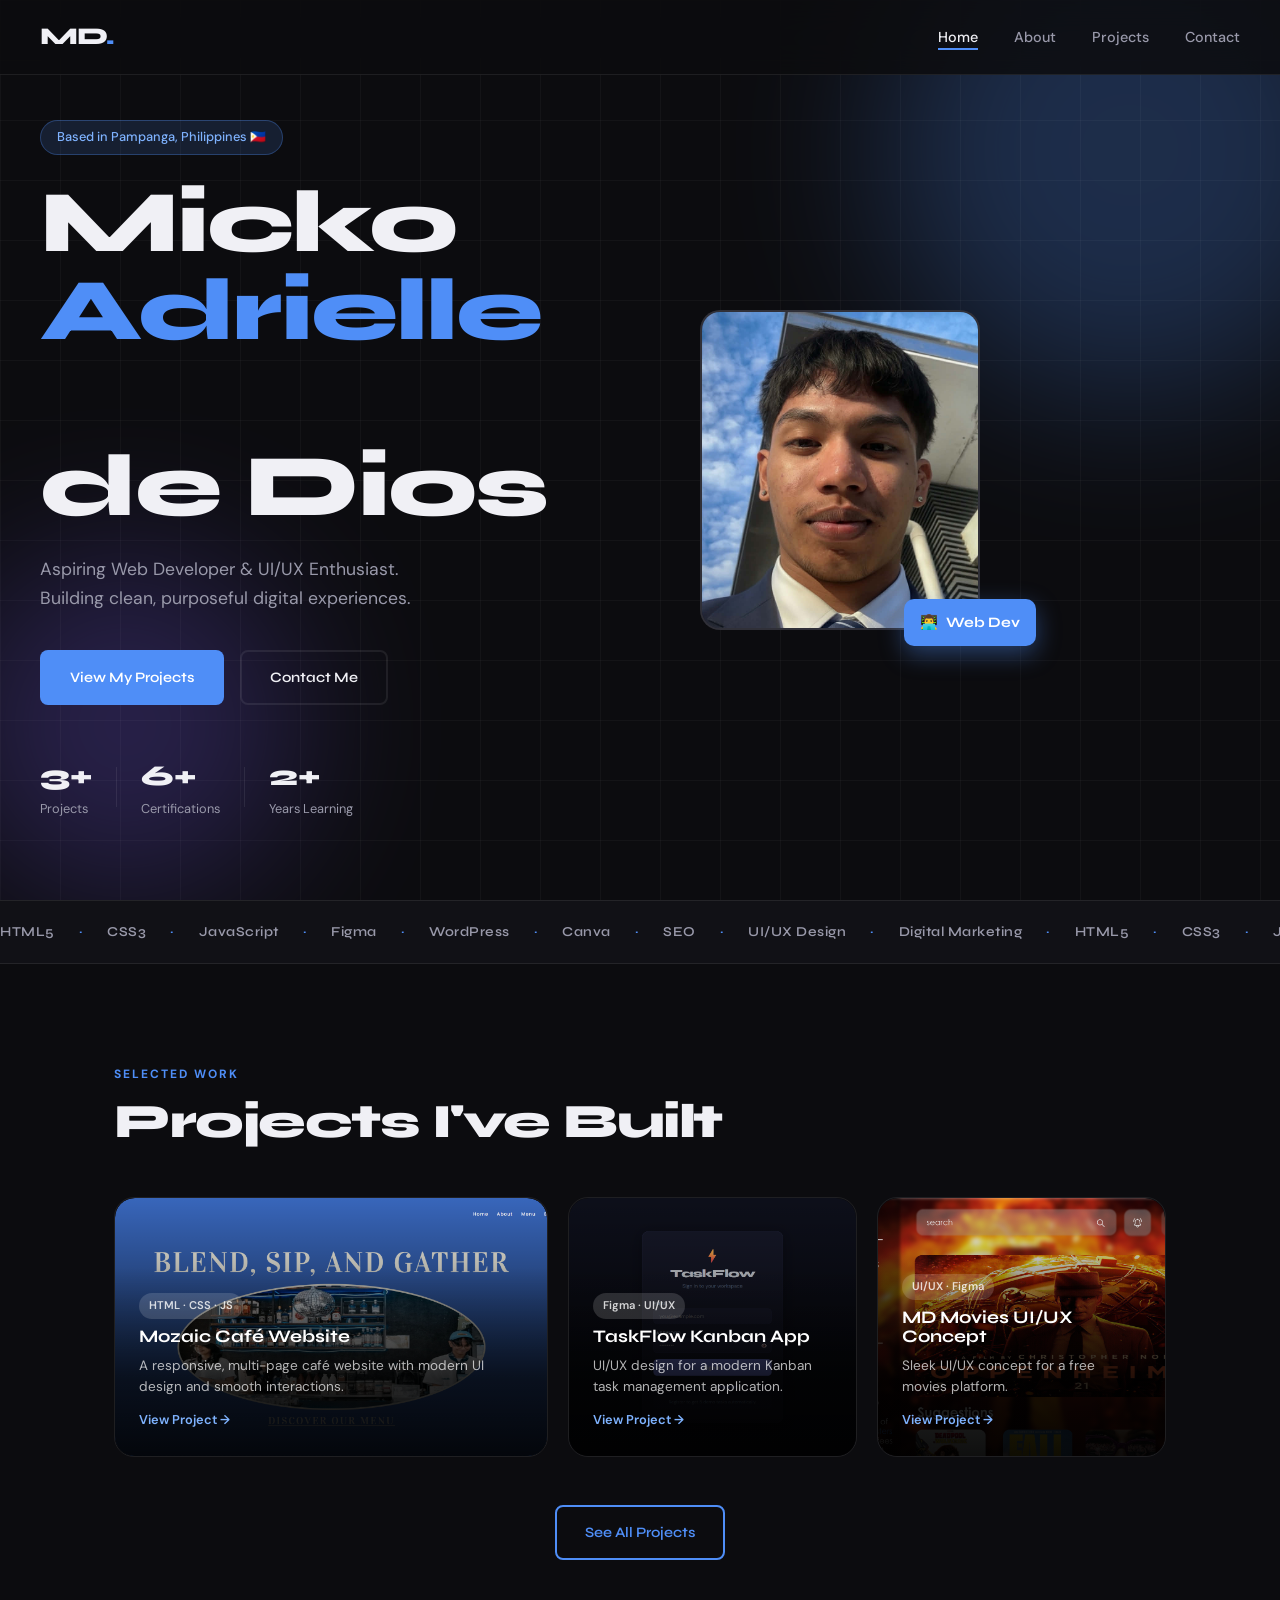
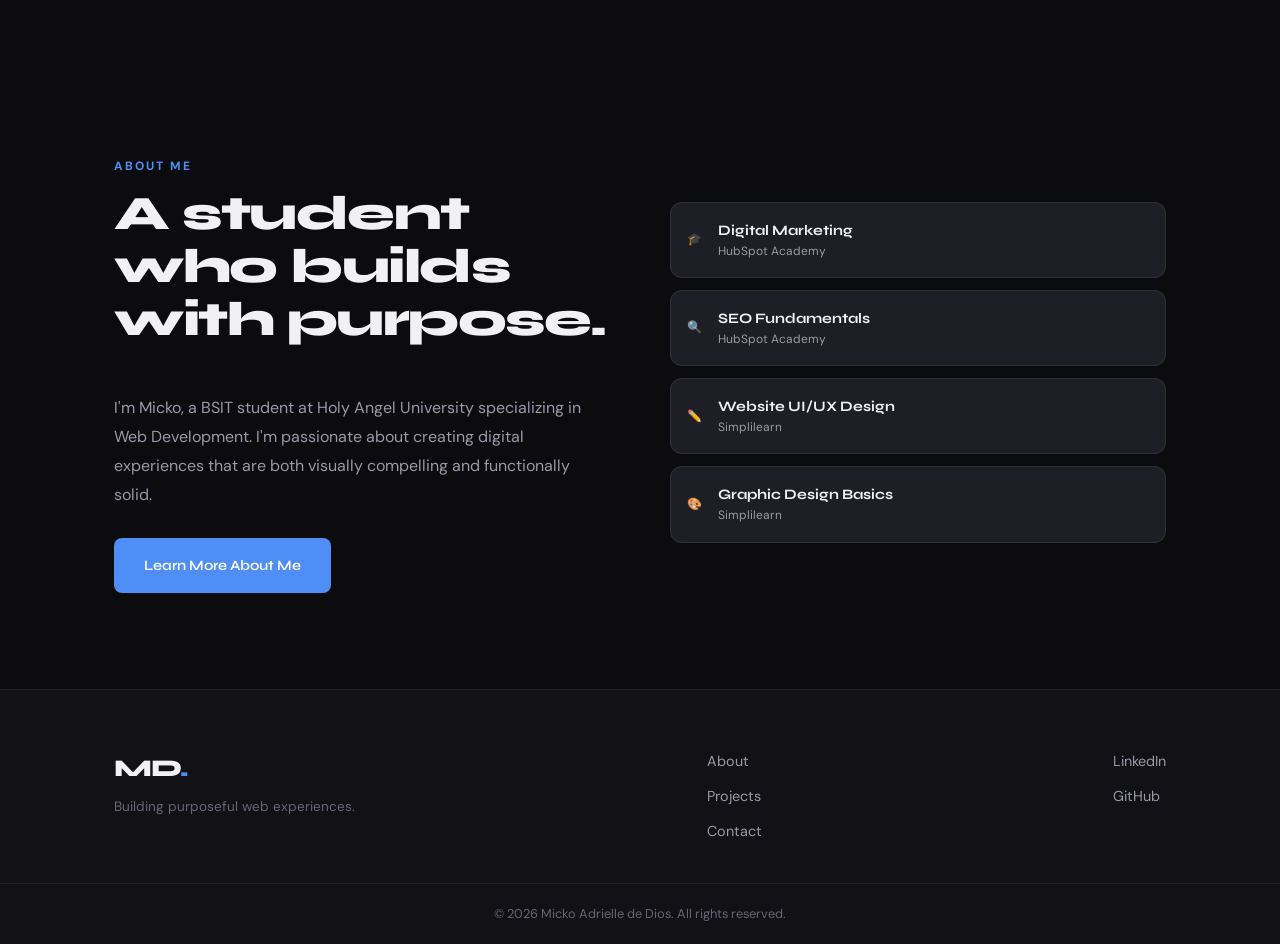
==== index.html @ f75527a4 "Initial commit - Web Portfolio" ====
<!DOCTYPE html>
<html lang="en">
<head>
  <meta charset="UTF-8" />
  <meta name="viewport" content="width=device-width, initial-scale=1.0" />
  <title>Micko Adrielle de Dios | Aspiring Web Developer</title>
  <meta name="description" content="Micko Adrielle de Dios – BSIT student specializing in Web Development at Holy Angel University. Portfolio showcasing web projects, UI/UX design, and creative solutions." />
  <link rel="preconnect" href="https://fonts.googleapis.com" />
  <link href="https://fonts.googleapis.com/css2?family=Syne:wght@400;600;700;800&family=DM+Sans:ital,wght@0,300;0,400;0,500;1,300&display=swap" rel="stylesheet" />
  <link rel="stylesheet" href="style.css" />
</head>
<body>

  <!-- NAV -->
  <nav class="nav" aria-label="Main navigation">
    <a href="index.html" class="nav-logo">MD<span class="dot">.</span></a>
    <button class="nav-toggle" aria-label="Toggle menu" aria-expanded="false">
      <span></span><span></span><span></span>
    </button>
    <ul class="nav-links">
      <li><a href="index.html" class="active">Home</a></li>
      <li><a href="about.html">About</a></li>
      <li><a href="projects.html">Projects</a></li>
      <li><a href="contact.html">Contact</a></li>
    </ul>
  </nav>

  <!-- HERO -->
  <header class="hero">
    <div class="hero-bg">
      <div class="blob b1"></div>
      <div class="blob b2"></div>
      <div class="grid-overlay"></div>
    </div>
    <div class="hero-content">
      <span class="hero-tag animate-in" style="--d:0s">Based in Pampanga, Philippines 🇵🇭</span>
      <h1 class="hero-name animate-in" style="--d:.1s">
        Micko<br/><em>Adrielle</em><br/>de Dios
      </h1>
      <p class="hero-sub animate-in" style="--d:.25s">
        Aspiring Web Developer &amp; UI/UX Enthusiast.<br/>
        Building clean, purposeful digital experiences.
      </p>
      <div class="hero-cta animate-in" style="--d:.4s">
        <a href="projects.html" class="btn btn-primary">View My Projects</a>
        <a href="contact.html" class="btn btn-ghost">Contact Me</a>
      </div>
      <div class="hero-stats animate-in" style="--d:.55s">
        <div class="stat"><span class="stat-num">3+</span><span class="stat-label">Projects</span></div>
        <div class="stat-div"></div>
        <div class="stat"><span class="stat-num">6+</span><span class="stat-label">Certifications</span></div>
        <div class="stat-div"></div>
        <div class="stat"><span class="stat-num">2+</span><span class="stat-label">Years Learning</span></div>
      </div>
    </div>
    <div class="hero-visual animate-in" style="--d:.2s">
      <div class="photo-frame">
        <div class="photo-inner">
          <img src="img/micko1.jpg" alt="Micko Adrielle de Dios" onerror="this.style.display='none';this.nextElementSibling.style.display='flex'" />
          <div class="photo-fallback">
            <span>MAD</span>
          </div>
        </div>
        <div class="photo-badge">
          <span>👨‍💻</span>
          <span>Web Dev</span>
        </div>
      </div>
    </div>
  </header>

  <!-- SKILLS STRIP -->
  <section class="skills-strip">
    <div class="strip-inner">
      <span>HTML5</span><span class="sep">·</span>
      <span>CSS3</span><span class="sep">·</span>
      <span>JavaScript</span><span class="sep">·</span>
      <span>Figma</span><span class="sep">·</span>
      <span>WordPress</span><span class="sep">·</span>
      <span>Canva</span><span class="sep">·</span>
      <span>SEO</span><span class="sep">·</span>
      <span>UI/UX Design</span><span class="sep">·</span>
      <span>Digital Marketing</span><span class="sep">·</span>
      <span>HTML5</span><span class="sep">·</span>
      <span>CSS3</span><span class="sep">·</span>
      <span>JavaScript</span><span class="sep">·</span>
      <span>Figma</span><span class="sep">·</span>
      <span>WordPress</span><span class="sep">·</span>
      <span>Canva</span><span class="sep">·</span>
      <span>SEO</span><span class="sep">·</span>
      <span>UI/UX Design</span><span class="sep">·</span>
      <span>Digital Marketing</span>
    </div>
  </section>

  <!-- FEATURED PROJECTS PREVIEW -->
<section class="section featured">
  <div class="container">
    <div class="section-header">
      <span class="section-tag">Selected Work</span>
      <h2 class="section-title">Projects I've Built</h2>
    </div>
    <div class="featured-grid">
      
      <!-- Project 1: Mozaic Café -->
      <a href="projects.html#mozaic" class="feat-card feat-card--large">
        <div class="feat-card-bg">
          <img src="img/mozaic.png" alt="Mozaic Café Website Preview">
          <div class="feat-card-overlay"></div>
        </div>
        <div class="feat-card-content">
          <span class="feat-tag">HTML · CSS · JS</span>
          <h3>Mozaic Café Website</h3>
          <p>A responsive, multi-page café website with modern UI design and smooth interactions.</p>
          <span class="feat-link">View Project →</span>
        </div>
      </a>

      <!-- Project 2: TaskFlow -->
      <a href="projects.html#taskflow" class="feat-card">
        <div class="feat-card-bg">
          <img src="img/taskflow.png" alt="TaskFlow App Preview">
          <div class="feat-card-overlay"></div>
        </div>
        <div class="feat-card-content">
          <span class="feat-tag">Figma · UI/UX</span>
          <h3>TaskFlow Kanban App</h3>
          <p>UI/UX design for a modern Kanban task management application.</p>
          <span class="feat-link">View Project →</span>
        </div>
      </a>

      <!-- Project 3: MD Movies -->
      <a href="projects.html#mdmovies" class="feat-card">
        <div class="feat-card-bg">
          <img src="img/mdmovies.png" alt="MD Movies UI/UX Concept Preview">
          <div class="feat-card-overlay"></div>
        </div>
        <div class="feat-card-content">
          <span class="feat-tag">UI/UX · Figma</span>
          <h3>MD Movies UI/UX Concept</h3>
          <p>Sleek UI/UX concept for a free movies platform.</p>
          <span class="feat-link">View Project →</span>
        </div>
      </a>

    </div>
    <div class="center-cta">
      <a href="projects.html" class="btn btn-outline">See All Projects</a>
    </div>
  </div>
</section>

  <!-- ABOUT TEASER -->
<section class="section about-teaser">
  <div class="container at-grid">
    <div class="at-text">
      <span class="section-tag">About Me</span>
      <h2 class="section-title">A student who builds<br/>with purpose.</h2>
      <p>I'm Micko, a BSIT student at Holy Angel University specializing in Web Development. I'm passionate about creating digital experiences that are both visually compelling and functionally solid.</p>
      <a href="about.html" class="btn btn-primary">Learn More About Me</a>
    </div>

    <div class="at-certs">

      <a href="https://app-na2.hubspot.com/academy/achievements/wrlnvgyk/en/1/micko-de-dios/digital-marketing" target="_blank" class="cert-link">
        <div class="cert-card">
          <span class="cert-icon">🎓</span>
          <div>
            <strong>Digital Marketing</strong>
            <span>HubSpot Academy</span>
          </div>
        </div>
      </a>

      <a href="https://app-na2.hubspot.com/academy/achievements/bvmxh7nl/en/1/micko-de-dios/seo" target="_blank" class="cert-link">
        <div class="cert-card">
          <span class="cert-icon">🔍</span>
          <div>
            <strong>SEO Fundamentals</strong>
            <span>HubSpot Academy</span>
          </div>
        </div>
      </a>

      <a href="https://www.simplilearn.com/skillup-certificate-landing?token=[base64]%3D%3D&utm_source=shared-certificate&utm_medium=lms&utm_campaign=shared-certificate-promotion" target="_blank" class="cert-link">
        <div class="cert-card">
          <span class="cert-icon">✏️</span>
          <div>
            <strong>Website UI/UX Design</strong>
            <span>Simplilearn</span>
          </div>
        </div>
      </a>

      <a href="https://www.simplilearn.com/skillup-certificate-landing?token=[base64]%3D%3D&utm_source=shared-certificate&utm_medium=lms&utm_campaign=shared-certificate-promotion" target="_blank" class="cert-link">
        <div class="cert-card">
          <span class="cert-icon">🎨</span>
          <div>
            <strong>Graphic Design Basics</strong>
            <span>Simplilearn</span>
          </div>
        </div>
      </a>

    </div>
  </div>
</section>

  <!-- FOOTER -->
  <footer class="footer">
    <div class="container footer-inner">
      <div>
        <a href="index.html" class="nav-logo">MD<span class="dot">.</span></a>
        <p>Building purposeful web experiences.</p>
      </div>
      <div class="footer-links">
        <a href="about.html">About</a>
        <a href="projects.html">Projects</a>
        <a href="contact.html">Contact</a>
      </div>
      <div class="footer-social">
        <a href="https://www.linkedin.com/in/de-dios-micko/" target="_blank" rel="noopener noreferrer" aria-label="LinkedIn">LinkedIn</a>
        <a href="https://github.com/mickodedios" target="_blank" rel="noopener noreferrer" aria-label="GitHub">GitHub</a>
      </div>
    </div>
    <div class="footer-bottom">
      <p>© 2026 Micko Adrielle de Dios. All rights reserved.</p>
    </div>
  </footer>

  <script src="main.js"></script>
</body>
</html>
---- style.css ----
/* =============================================
   MICKO ADRIELLE DE DIOS — PORTFOLIO
   Style: Editorial Monochrome with Blue Accent
   ============================================= */

/* --- RESET & BASE --- */
*, *::before, *::after { box-sizing: border-box; margin: 0; padding: 0; }

:root {
  --bg: #0c0c0f;
  --bg2: #111116;
  --bg3: #18181f;
  --surface: #1e1e27;
  --surface2: #252530;
  --border: rgba(255,255,255,.08);
  --accent: #4f8ef7;
  --accent2: #7fb3ff;
  --accent-dim: rgba(79,142,247,.15);
  --text: #f0f0f5;
  --text2: #9999aa;
  --text3: #666677;
  --white: #ffffff;
  --radius: 12px;
  --radius-lg: 20px;
  --transition: .25s cubic-bezier(.4,0,.2,1);
  --shadow: 0 4px 24px rgba(0,0,0,.4);
  --shadow-lg: 0 8px 48px rgba(0,0,0,.6);
}

html { scroll-behavior: smooth; font-size: 16px; }

body {
  font-family: 'DM Sans', sans-serif;
  background: var(--bg);
  color: var(--text);
  line-height: 1.6;
  overflow-x: hidden;
}

img { max-width: 100%; height: auto; display: block; }
a { text-decoration: none; color: inherit; }
ul { list-style: none; }

/* --- TYPOGRAPHY --- */
h1, h2, h3, h4 { font-family: 'Syne', sans-serif; line-height: 1.1; }

/* --- ANIMATIONS --- */
@keyframes fadeUp {
  from { opacity:0; transform: translateY(32px); }
  to   { opacity:1; transform: translateY(0); }
}
@keyframes blobMove {
  0%,100% { transform: translate(0,0) scale(1); }
  33%      { transform: translate(30px,-30px) scale(1.08); }
  66%      { transform: translate(-20px,20px) scale(.95); }
}
@keyframes scrollStrip {
  from { transform: translateX(0); }
  to   { transform: translateX(-50%); }
}
@keyframes pulse {
  0%,100% { opacity:.6; } 50% { opacity:1; }
}

.animate-in {
  opacity: 0;
  animation: fadeUp .7s ease forwards;
  animation-delay: var(--d, 0s);
}

/* --- LAYOUT --- */
.container {
  max-width: 1100px;
  margin: 0 auto;
  padding: 0 24px;
}

.section { padding: 96px 0; }
.section-alt { background: var(--bg2); }

/* --- NAV --- */
.nav {
  position: fixed;
  top: 0; left: 0; right: 0;
  z-index: 100;
  display: flex;
  align-items: center;
  justify-content: space-between;
  padding: 18px 40px;
  background: rgba(12,12,15,.85);
  backdrop-filter: blur(20px);
  border-bottom: 1px solid var(--border);
  transition: var(--transition);
}
.nav-logo {
  font-family: 'Syne', sans-serif;
  font-size: 1.5rem;
  font-weight: 800;
  letter-spacing: -1px;
}
.dot { color: var(--accent); }
.nav-links {
  display: flex;
  gap: 36px;
}
.nav-links a {
  font-size: .9rem;
  font-weight: 500;
  color: var(--text2);
  transition: color var(--transition);
  position: relative;
}
.nav-links a::after {
  content: '';
  position: absolute;
  bottom: -4px; left: 0;
  width: 0; height: 2px;
  background: var(--accent);
  transition: width var(--transition);
}
.nav-links a:hover,
.nav-links a.active { color: var(--text); }
.nav-links a.active::after,
.nav-links a:hover::after { width: 100%; }

.nav-toggle {
  display: none;
  flex-direction: column;
  gap: 5px;
  background: none;
  border: none;
  cursor: pointer;
  padding: 4px;
}
.nav-toggle span {
  width: 24px; height: 2px;
  background: var(--text);
  display: block;
  transition: var(--transition);
}

/* --- BLOBS --- */
.blob {
  position: absolute;
  border-radius: 50%;
  filter: blur(80px);
  opacity: .25;
  pointer-events: none;
  animation: blobMove 12s ease-in-out infinite;
}
.b1 {
  width: 500px; height: 500px;
  background: var(--accent);
  top: -100px; right: -100px;
}
.b2 {
  width: 350px; height: 350px;
  background: #7b5ff7;
  bottom: 0; left: -50px;
  animation-delay: -4s;
}

/* --- BUTTONS --- */
.btn {
  display: inline-flex;
  align-items: center;
  gap: 8px;
  padding: 14px 28px;
  border-radius: 8px;
  font-family: 'Syne', sans-serif;
  font-size: .9rem;
  font-weight: 600;
  cursor: pointer;
  transition: all var(--transition);
  border: 2px solid transparent;
  white-space: nowrap;
}
.btn-primary {
  background: var(--accent);
  color: #fff;
}
.btn-primary:hover {
  background: var(--accent2);
  transform: translateY(-2px);
  box-shadow: 0 8px 24px rgba(79,142,247,.4);
}
.btn-ghost {
  background: transparent;
  color: var(--text);
  border-color: var(--border);
}
.btn-ghost:hover {
  border-color: var(--accent);
  color: var(--accent);
}
.btn-outline {
  background: transparent;
  color: var(--accent);
  border-color: var(--accent);
}
.btn-outline:hover {
  background: var(--accent);
  color: #fff;
}
.btn-sm { padding: 10px 20px; font-size: .85rem; }
.btn-full { width: 100%; justify-content: center; }

/* --- HERO --- */
.hero {
  min-height: 100vh;
  display: flex;
  align-items: center;
  position: relative;
  overflow: hidden;
  padding: 100px 40px 60px;
  gap: 60px;
}
.hero-bg {
  position: absolute;
  inset: 0;
  z-index: 0;
}
.grid-overlay {
  position: absolute;
  inset: 0;
  background-image:
    linear-gradient(rgba(255,255,255,.03) 1px, transparent 1px),
    linear-gradient(90deg, rgba(255,255,255,.03) 1px, transparent 1px);
  background-size: 60px 60px;
}
.hero-content {
  position: relative;
  z-index: 1;
  flex: 1;
  max-width: 600px;
}
.hero-tag {
  display: inline-block;
  background: var(--accent-dim);
  color: var(--accent2);
  border: 1px solid rgba(79,142,247,.3);
  padding: 6px 16px;
  border-radius: 100px;
  font-size: .8rem;
  font-weight: 500;
  margin-bottom: 24px;
}
.hero-name {
  font-size: clamp(3rem, 7vw, 5.5rem);
  font-weight: 800;
  letter-spacing: -2px;
  line-height: 1;
  margin-bottom: 24px;
}
.hero-name em {
  font-style: normal;
  color: var(--accent);
  display: block;
}
.hero-sub {
  font-size: 1.1rem;
  color: var(--text2);
  line-height: 1.7;
  margin-bottom: 36px;
}
.hero-cta {
  display: flex;
  gap: 16px;
  flex-wrap: wrap;
  margin-bottom: 48px;
}
.hero-stats {
  display: flex;
  align-items: center;
  gap: 24px;
}
.stat { display: flex; flex-direction: column; }
.stat-num {
  font-family: 'Syne', sans-serif;
  font-size: 1.8rem;
  font-weight: 800;
  color: var(--text);
}
.stat-label { font-size: .8rem; color: var(--text2); }
.stat-div { width: 1px; height: 40px; background: var(--border); }

/* --- HERO VISUAL --- */
.hero-visual {
  position: relative;
  z-index: 1;
  flex-shrink: 0;
}
.photo-frame {
  position: relative;
  width: 320px;
}
.photo-inner {
  width: 280px;
  height: 320px;
  border-radius: var(--radius-lg);
  overflow: hidden;
  border: 2px solid var(--border);
  background: var(--surface);
}
.photo-inner img { width: 100%; height: 100%; object-fit: cover; }
.photo-fallback {
  display: none;
  width: 100%; height: 100%;
  align-items: center;
  justify-content: center;
  font-family: 'Syne', sans-serif;
  font-size: 3rem;
  font-weight: 800;
  color: var(--accent);
  background: var(--surface);
}
.photo-badge {
  position: absolute;
  bottom: -16px;
  right: -16px;
  background: var(--accent);
  color: #fff;
  padding: 12px 16px;
  border-radius: 10px;
  display: flex;
  align-items: center;
  gap: 8px;
  font-family: 'Syne', sans-serif;
  font-weight: 700;
  font-size: .9rem;
  box-shadow: 0 8px 24px rgba(79,142,247,.4);
}

/* --- SKILLS STRIP --- */
.skills-strip {
  background: var(--bg2);
  border-top: 1px solid var(--border);
  border-bottom: 1px solid var(--border);
  overflow: hidden;
  padding: 20px 0;
}
.strip-inner {
  display: flex;
  gap: 24px;
  white-space: nowrap;
  animation: scrollStrip 30s linear infinite;
  width: max-content;
}
.strip-inner span {
  font-family: 'Syne', sans-serif;
  font-size: .85rem;
  font-weight: 600;
  color: var(--text2);
  letter-spacing: .5px;
}
.strip-inner .sep { color: var(--accent); }

/* --- SECTION HEADERS --- */
.section-tag {
  display: inline-block;
  font-size: .75rem;
  font-weight: 700;
  letter-spacing: 2px;
  text-transform: uppercase;
  color: var(--accent);
  margin-bottom: 12px;
}
.section-title {
  font-size: clamp(2rem, 4vw, 3rem);
  font-weight: 800;
  letter-spacing: -1.5px;
  margin-bottom: 48px;
}
.section-header { margin-bottom: 48px; }

/* --- FEATURED PROJECTS --- */
.featured-grid {
  display: grid;
  grid-template-columns: 1.5fr 1fr 1fr;
  gap: 20px;
  margin-bottom: 48px;
}
.feat-card {
  position: relative;
  border-radius: var(--radius-lg);
  overflow: hidden;
  min-height: 260px;
  display: flex;
  flex-direction: column;
  justify-content: flex-end;
  transition: transform var(--transition);
  border: 1px solid var(--border);
}
.feat-card:hover { transform: translateY(-6px); }
.feat-card-bg {
  position: absolute;
  inset: 0; /* top:0; right:0; bottom:0; left:0 */
  z-index: 0;
  overflow: hidden; /* prevents image overflow */
  border-radius: var(--radius-lg); /* match the card rounding */
}

/* Make featured project images cover their card area */
.feat-card-bg img {
  width: 100%;
  height: 100%;
  object-fit: cover; /* fills the container while maintaining aspect ratio */
  display: block;
  border-radius: var(--radius-lg); /* optional: match card rounding */
}

/* Overlay for better text readability */
.feat-card-overlay {
  position: absolute;
  inset: 0; /* top:0; right:0; bottom:0; left:0 */
  background: linear-gradient(to top, rgba(0,0,0,0.7) 30%, rgba(0,0,0,0) 100%);
  z-index: 1; /* sits above the image but below the text */
  pointer-events: none; /* so it doesn't block clicks */
  border-radius: var(--radius-lg); /* match card rounding */
}

.feat-card-content {
  position: relative;
  z-index: 1;
  padding: 24px;
  background: linear-gradient(to top, rgba(0,0,0,.8) 0%, transparent 100%);
}
.feat-tag {
  display: inline-block;
  background: rgba(255,255,255,.15);
  color: rgba(255,255,255,.8);
  padding: 4px 10px;
  border-radius: 100px;
  font-size: .7rem;
  font-weight: 600;
  margin-bottom: 8px;
}
.feat-card-content h3 {
  color: #fff;
  font-size: 1.1rem;
  margin-bottom: 8px;
}
.feat-card-content p { color: rgba(255,255,255,.7); font-size: .85rem; }
.feat-link {
  display: inline-block;
  color: var(--accent2);
  font-size: .8rem;
  font-weight: 600;
  margin-top: 12px;
}
.center-cta { text-align: center; }

/* --- ABOUT TEASER --- */
.at-grid {
  display: grid;
  grid-template-columns: 1fr 1fr;
  gap: 60px;
  align-items: center;
}
.at-text p { color: var(--text2); margin-bottom: 16px; line-height: 1.8; }
.at-text .btn { margin-top: 12px; }
.at-certs { display: flex; flex-direction: column; gap: 12px; }
.cert-card {
  display: flex;
  align-items: center;
  gap: 16px;
  background: var(--surface);
  border: 1px solid var(--border);
  border-radius: var(--radius);
  padding: 16px;
  transition: border-color var(--transition);
}
.cert-card:hover { border-color: var(--accent); }
.cert-icon { font-size: 1.5rem; }
.cert-card div { display: flex; flex-direction: column; }
.cert-card strong { font-size: .9rem; font-family: 'Syne', sans-serif; }
.cert-card span { font-size: .75rem; color: var(--text2); }

/* --- PAGE HERO --- */
.page-hero {
  padding: 140px 0 80px;
  position: relative;
  overflow: hidden;
  text-align: center;
}
.page-title {
  font-size: clamp(3rem, 6vw, 5rem);
  font-weight: 800;
  letter-spacing: -2px;
  margin-bottom: 16px;
}
.page-subtitle {
  color: var(--text2);
  font-size: 1.1rem;
  max-width: 500px;
  margin: 0 auto;
}

/* --- ABOUT PAGE --- */
.about-grid {
  display: grid;
  grid-template-columns: auto 1fr;
  gap: 60px;
  align-items: start;
}
.about-photo-wrap { width: 280px; }
.about-frame .photo-inner { width: 260px; height: 300px; }
.about-info-card {
  background: var(--surface);
  border: 1px solid var(--border);
  border-radius: var(--radius);
  padding: 20px;
  margin-top: 20px;
  display: flex;
  flex-direction: column;
  gap: 12px;
}
.info-row {
  display: flex;
  align-items: center;
  gap: 10px;
  font-size: .85rem;
  color: var(--text2);
}
.about-text h2 {
  font-size: 2.2rem;
  font-weight: 800;
  letter-spacing: -1px;
  margin-bottom: 4px;
}
.about-role {
  color: var(--accent);
  font-size: .9rem;
  font-weight: 500;
  margin-bottom: 24px !important;
}
.about-text p { color: var(--text2); margin-bottom: 16px; line-height: 1.8; }
.about-text .btn { margin-top: 8px; }

/* --- EDUCATION --- */
.edu-card {
  display: flex;
  align-items: flex-start;
  gap: 24px;
  background: var(--surface);
  border: 1px solid var(--border);
  border-radius: var(--radius-lg);
  padding: 32px;
  max-width: 700px;
}
.edu-icon { font-size: 2rem; }
.edu-details h3 { font-size: 1.2rem; margin-bottom: 6px; }
.edu-spec { display: block; color: var(--accent); font-size: .85rem; margin-bottom: 8px; }
.edu-school { color: var(--text2); font-size: .9rem; }
.edu-year { color: var(--text3); font-size: .8rem; margin-top: 4px; }

/* --- SKILLS PAGE --- */
.skills-grid {
  display: grid;
  grid-template-columns: 1fr 1fr;
  gap: 32px;
}
.skill-group {
  background: var(--surface);
  border: 1px solid var(--border);
  border-radius: var(--radius-lg);
  padding: 32px;
}
.skill-group h3 {
  font-size: 1rem;
  margin-bottom: 20px;
  color: var(--text);
}
.skill-tags { display: flex; flex-wrap: wrap; gap: 10px; }
.skill-tags span {
  background: var(--bg3);
  border: 1px solid var(--border);
  padding: 6px 14px;
  border-radius: 100px;
  font-size: .8rem;
  color: var(--text2);
  transition: all var(--transition);
}
.skill-tags span:hover {
  border-color: var(--accent);
  color: var(--accent);
}
.skill-tags.soft span:hover {
  border-color: #7b5ff7;
  color: #a080ff;
}

/* --- CERTIFICATIONS --- */
.certs-grid {
  display: grid;
  grid-template-columns: repeat(3, 1fr);
  gap: 20px;
}
.cert-full-card {
  background: var(--surface);
  border: 1px solid var(--border);
  border-radius: var(--radius-lg);
  padding: 28px;
  transition: transform var(--transition), border-color var(--transition);
}
.cert-full-card:hover {
  transform: translateY(-4px);
  border-color: var(--accent);
}
.cert-badge {
  display: inline-block;
  background: var(--accent-dim);
  color: var(--accent2);
  padding: 4px 10px;
  border-radius: 100px;
  font-size: .7rem;
  font-weight: 700;
  margin-bottom: 12px;
}
.cert-full-card h3 { font-size: 1rem; margin-bottom: 8px; }
.cert-full-card p { color: var(--text2); font-size: .85rem; line-height: 1.6; }

/* --- GOALS SECTION --- */
.goals-section {
  background: linear-gradient(135deg, var(--bg2) 0%, var(--bg) 100%);
  border-top: 1px solid var(--border);
  border-bottom: 1px solid var(--border);
}
.goals-inner {
  display: grid;
  grid-template-columns: 1fr 1fr;
  gap: 60px;
  align-items: center;
}
.goals-text p { color: var(--text2); margin-bottom: 16px; line-height: 1.8; }
.goals-visual { display: flex; flex-wrap: wrap; gap: 12px; }
.goal-chip {
  background: var(--surface);
  border: 1px solid var(--border);
  padding: 12px 20px;
  border-radius: 100px;
  font-size: .9rem;
  font-family: 'Syne', sans-serif;
  font-weight: 600;
  transition: all var(--transition);
}
.goal-chip:hover {
  background: var(--accent-dim);
  border-color: var(--accent);
  color: var(--accent2);
}

/* --- PROJECTS PAGE --- */
.projects-list {
  display: flex;
  flex-direction: column;
  gap: 80px;
}
.project-card {
  display: grid;
  grid-template-columns: 1fr 1fr;
  gap: 48px;
  align-items: start;
  padding-bottom: 80px;
  border-bottom: 1px solid var(--border);
}
.project-card:last-child { border-bottom: none; padding-bottom: 0; }
.project-card--reverse { direction: rtl; }
.project-card--reverse > * { direction: ltr; }

.project-visual {
  border-radius: var(--radius-lg);
  overflow: hidden;
  aspect-ratio: 4/3;
  border: none; /* ← changed from 1px solid var(--border) */
}

/* browser mock */
.browser-mock {
  width: 100%;
  background: rgba(255,255,255,.05);
  border-radius: 8px;
  overflow: hidden;
  border: 1px solid rgba(255,255,255,.1);
}
.browser-bar {
  display: flex;
  gap: 6px;
  padding: 10px 14px;
  background: rgba(255,255,255,.08);
  border-bottom: 1px solid rgba(255,255,255,.06);
}
.browser-bar span {
  width: 8px; height: 8px;
  border-radius: 50%;
  background: rgba(255,255,255,.3);
}
.browser-content { padding: 12px; }
.bc-nav {
  height: 8px;
  background: rgba(255,255,255,.15);
  border-radius: 4px;
  margin-bottom: 10px;
}
.bc-hero {
  height: 60px;
  background: linear-gradient(90deg, rgba(79,142,247,.4), rgba(79,142,247,.1));
  border-radius: 6px;
  margin-bottom: 10px;
}
.bc-hero--dark {
  background: linear-gradient(90deg, rgba(79,247,142,.3), rgba(79,247,142,.05));
}
.bc-grid {
  display: grid;
  grid-template-columns: repeat(3,1fr);
  gap: 6px;
}
.bc-grid div, .bc-services div {
  height: 32px;
  background: rgba(255,255,255,.08);
  border-radius: 4px;
}
.bc-services { display: grid; grid-template-columns: 1fr 1fr; gap: 6px; margin-bottom: 8px; }
.bc-cta { height: 20px; background: rgba(79,142,247,.3); border-radius: 4px; }
.bc-lp-hero { height: 70px; background: linear-gradient(90deg, rgba(79,142,247,.35), rgba(123,95,247,.2)); border-radius: 6px; margin-bottom: 10px; }
.bc-lp-features { display: grid; grid-template-columns: repeat(3,1fr); gap: 6px; margin-bottom: 8px; }
.bc-lp-features div { height: 28px; background: rgba(255,255,255,.07); border-radius: 4px; }
.bc-lp-btn { height: 16px; width: 60%; margin: 0 auto; background: rgba(79,142,247,.4); border-radius: 8px; }

/* figma mock */
.figma-mock {
  width: 100%;
  background: rgba(255,255,255,.04);
  border-radius: 8px;
  overflow: hidden;
  border: 1px solid rgba(255,255,255,.1);
}
.fm-toolbar {
  height: 32px;
  background: rgba(255,255,255,.1);
  border-bottom: 1px solid rgba(255,255,255,.08);
}
.fm-canvas { padding: 12px; display: flex; gap: 8px; flex-wrap: wrap; }
.fm-frame {
  border-radius: 4px;
  border: 1px solid rgba(255,255,255,.2);
}
.fm-f1 { width: 90px; height: 140px; background: rgba(123,95,247,.2); }
.fm-f2 { width: 70px; height: 100px; background: rgba(123,95,247,.15); }
.fm-f3 { width: 90px; height: 80px; background: rgba(123,95,247,.1); }

/* brand mock */
.brand-mock {
  width: 100%;
  display: flex;
  flex-direction: column;
  gap: 16px;
  align-items: center;
  justify-content: center;
}
.bm-logo {
  font-family: 'Syne', sans-serif;
  font-size: 3rem;
  font-weight: 800;
  color: rgba(255,255,255,.9);
  width: 100px; height: 100px;
  display: flex; align-items: center; justify-content: center;
  background: rgba(255,255,255,.08);
  border-radius: 16px;
  border: 1px solid rgba(255,255,255,.15);
}
.bm-colors { display: flex; gap: 8px; }
.bm-colors div {
  width: 32px; height: 32px;
  border-radius: 50%;
  border: 2px solid rgba(255,255,255,.2);
}
.bm-type { display: flex; flex-direction: column; gap: 4px; text-align: center; }
.bm-t1 { font-family: 'Syne', sans-serif; font-weight: 800; font-size: .9rem; color: rgba(255,255,255,.8); }
.bm-t2 { font-size: .8rem; color: rgba(255,255,255,.5); }

/* doc mock */
.doc-mock {
  width: 100%;
  background: rgba(255,255,255,.05);
  border-radius: 8px;
  padding: 16px;
  border: 1px solid rgba(255,255,255,.1);
}
.dm-header {
  font-family: 'Syne', sans-serif;
  font-weight: 700;
  font-size: .85rem;
  color: rgba(255,255,255,.8);
  margin-bottom: 10px;
}
.dm-line {
  height: 6px;
  background: rgba(255,255,255,.15);
  border-radius: 3px;
  margin-bottom: 6px;
}
.dm-short { width: 60%; }
.dm-chart {
  display: flex;
  align-items: flex-end;
  gap: 6px;
  height: 60px;
  margin-top: 12px;
}
.dm-bar {
  flex: 1;
  background: rgba(79,247,142,.4);
  border-radius: 3px 3px 0 0;
}

/* --- PROJECT INFO --- */
.project-meta {
  display: flex;
  align-items: center;
  gap: 12px;
  margin-bottom: 12px;
}
.project-num {
  font-family: 'Syne', sans-serif;
  font-size: 2.5rem;
  font-weight: 800;
  color: var(--border);
  line-height: 1;
}
.project-type {
  font-size: .75rem;
  font-weight: 700;
  letter-spacing: 1.5px;
  text-transform: uppercase;
  color: var(--accent);
  background: var(--accent-dim);
  padding: 4px 12px;
  border-radius: 100px;
}
.project-info h2 {
  font-size: 1.8rem;
  font-weight: 800;
  letter-spacing: -0.5px;
  margin-bottom: 16px;
}
.project-info > p {
  color: var(--text2);
  line-height: 1.8;
  margin-bottom: 24px;
}
.project-details { display: flex; flex-direction: column; gap: 16px; margin-bottom: 28px; }
.pd-row strong {
  display: block;
  font-family: 'Syne', sans-serif;
  font-size: .8rem;
  letter-spacing: 1px;
  text-transform: uppercase;
  color: var(--text3);
  margin-bottom: 8px;
}
.pd-row p { color: var(--text2); font-size: .9rem; line-height: 1.7; }
.pd-row ul { display: flex; flex-direction: column; gap: 6px; }
.pd-row ul li {
  color: var(--text2);
  font-size: .9rem;
  padding-left: 16px;
  position: relative;
}
.pd-row ul li::before {
  content: '→';
  position: absolute;
  left: 0;
  color: var(--accent);
  font-size: .8rem;
}
.tech-tags { display: flex; flex-wrap: wrap; gap: 8px; }
.tech-tags span {
  background: var(--surface);
  border: 1px solid var(--border);
  padding: 4px 12px;
  border-radius: 100px;
  font-size: .78rem;
  color: var(--text2);
}
.project-links { display: flex; gap: 12px; flex-wrap: wrap; }

/* --- CONTACT PAGE --- */
.contact-grid {
  display: grid;
  grid-template-columns: 1fr 1.2fr;
  gap: 60px;
  align-items: start;
}
.contact-info h2 { font-size: 1.8rem; margin-bottom: 16px; letter-spacing: -0.5px; }
.contact-info > p { color: var(--text2); line-height: 1.8; margin-bottom: 32px; }
.contact-details { display: flex; flex-direction: column; gap: 12px; margin-bottom: 32px; }
.contact-item {
  display: flex;
  align-items: center;
  gap: 16px;
  background: var(--surface);
  border: 1px solid var(--border);
  border-radius: var(--radius);
  padding: 16px;
  transition: all var(--transition);
}
a.contact-item:hover {
  border-color: var(--accent);
  transform: translateX(4px);
}
.ci-icon { font-size: 1.3rem; }
.ci-text { display: flex; flex-direction: column; gap: 2px; }
.ci-text strong { font-size: .85rem; font-family: 'Syne', sans-serif; }
.ci-text span { font-size: .85rem; color: var(--text2); }
.contact-platforms h3 { font-size: 1rem; font-family: 'Syne', sans-serif; margin-bottom: 12px; }
.platform-links { display: flex; gap: 12px; margin-bottom: 28px; }
.platform-btn {
  display: flex;
  align-items: center;
  gap: 8px;
  background: var(--surface);
  border: 1px solid var(--border);
  padding: 12px 20px;
  border-radius: var(--radius);
  font-size: .85rem;
  font-weight: 500;
  transition: all var(--transition);
}
.platform-btn:hover {
  border-color: var(--accent);
  color: var(--accent);
  transform: translateY(-2px);
}
.resume-dl { margin-top: 8px; }

/* --- FORM --- */
.contact-form-wrap {
  background: var(--surface);
  border: 1px solid var(--border);
  border-radius: var(--radius-lg);
  padding: 40px;
}
.contact-form h2 { font-size: 1.4rem; margin-bottom: 28px; letter-spacing: -0.5px; }
.form-group {
  display: flex;
  flex-direction: column;
  gap: 8px;
  margin-bottom: 20px;
}
.form-group label {
  font-size: .85rem;
  font-weight: 600;
  font-family: 'Syne', sans-serif;
  color: var(--text2);
}
.form-group label span { color: var(--accent); }
.form-group input,
.form-group textarea {
  background: var(--bg);
  border: 1px solid var(--border);
  border-radius: 8px;
  padding: 14px 16px;
  color: var(--text);
  font-family: 'DM Sans', sans-serif;
  font-size: .95rem;
  transition: border-color var(--transition);
  outline: none;
  resize: vertical;
}
.form-group input:focus,
.form-group textarea:focus {
  border-color: var(--accent);
  box-shadow: 0 0 0 3px rgba(79,142,247,.1);
}
.form-group input::placeholder,
.form-group textarea::placeholder { color: var(--text3); }
.form-success {
  display: none;
  background: rgba(79,247,142,.1);
  border: 1px solid rgba(79,247,142,.3);
  color: #4fff8a;
  padding: 14px;
  border-radius: 8px;
  margin-top: 16px;
  font-size: .9rem;
}
.form-success.show { display: block; }

/* --- FOOTER --- */
.footer {
  background: var(--bg2);
  border-top: 1px solid var(--border);
}
.footer-inner {
  display: flex;
  align-items: flex-start;
  justify-content: space-between;
  gap: 40px;
  padding: 60px 24px 40px;
  flex-wrap: wrap;
}
.footer-inner > div:first-child p { color: var(--text3); font-size: .85rem; margin-top: 8px; }
.footer-links,
.footer-social {
  display: flex;
  flex-direction: column;
  gap: 12px;
}
.footer-links a,
.footer-social a {
  font-size: .9rem;
  color: var(--text2);
  transition: color var(--transition);
}
.footer-links a:hover,
.footer-social a:hover { color: var(--accent); }
.footer-bottom {
  padding: 20px 24px;
  border-top: 1px solid var(--border);
  text-align: center;
}
.footer-bottom p { font-size: .8rem; color: var(--text3); }

/* --- RESPONSIVE --- */
@media (max-width: 900px) {
  .hero { flex-direction: column; padding: 120px 24px 60px; text-align: center; }
  .hero-cta { justify-content: center; }
  .hero-stats { justify-content: center; }
  .hero-visual { order: -1; }
  .photo-frame { margin: 0 auto; }
  .featured-grid { grid-template-columns: 1fr; }
  .at-grid { grid-template-columns: 1fr; }
  .about-grid { grid-template-columns: 1fr; }
  .about-photo-wrap { width: 100%; }
  .about-frame .photo-inner { width: 200px; height: 240px; margin: 0 auto; }
  .skills-grid { grid-template-columns: 1fr; }
  .certs-grid { grid-template-columns: 1fr 1fr; }
  .goals-inner { grid-template-columns: 1fr; }
  .project-card { grid-template-columns: 1fr; }
  .project-card--reverse { direction: ltr; }
  .contact-grid { grid-template-columns: 1fr; }
  .footer-inner { flex-direction: column; }
  .nav { padding: 18px 24px; }
}

@media (max-width: 600px) {
  .section { padding: 60px 0; }
  .nav-links { display: none; position: fixed; top: 64px; left: 0; right: 0; background: var(--bg2); flex-direction: column; padding: 24px; gap: 20px; border-bottom: 1px solid var(--border); }
  .nav-links.open { display: flex; }
  .nav-toggle { display: flex; }
  .certs-grid { grid-template-columns: 1fr; }
  .hero-stats { flex-direction: column; gap: 16px; }
  .stat-div { width: 40px; height: 1px; }
  .contact-form-wrap { padding: 24px; }
}

.browser-mockup {
  background-color: #1b1f23; /* browser window background */
  border-radius: 12px;
  overflow: hidden;
  box-shadow: 0 10px 20px rgba(0,0,0,0.3);
}

.browser-header {
  display: flex;
  align-items: center;
  padding: 8px 12px;
  background-color: #2c3138;
}

.browser-header .dot {
  width: 12px;
  height: 12px;
  border-radius: 50%;
  margin-right: 6px;
}

.browser-header .red { background: #ff5f56; }
.browser-header .yellow { background: #ffbd2e; }
.browser-header .green { background: #27c93f; }

.browser-mockup img.preview-image {
  display: block;
  width: 100%;
  height: auto;
}
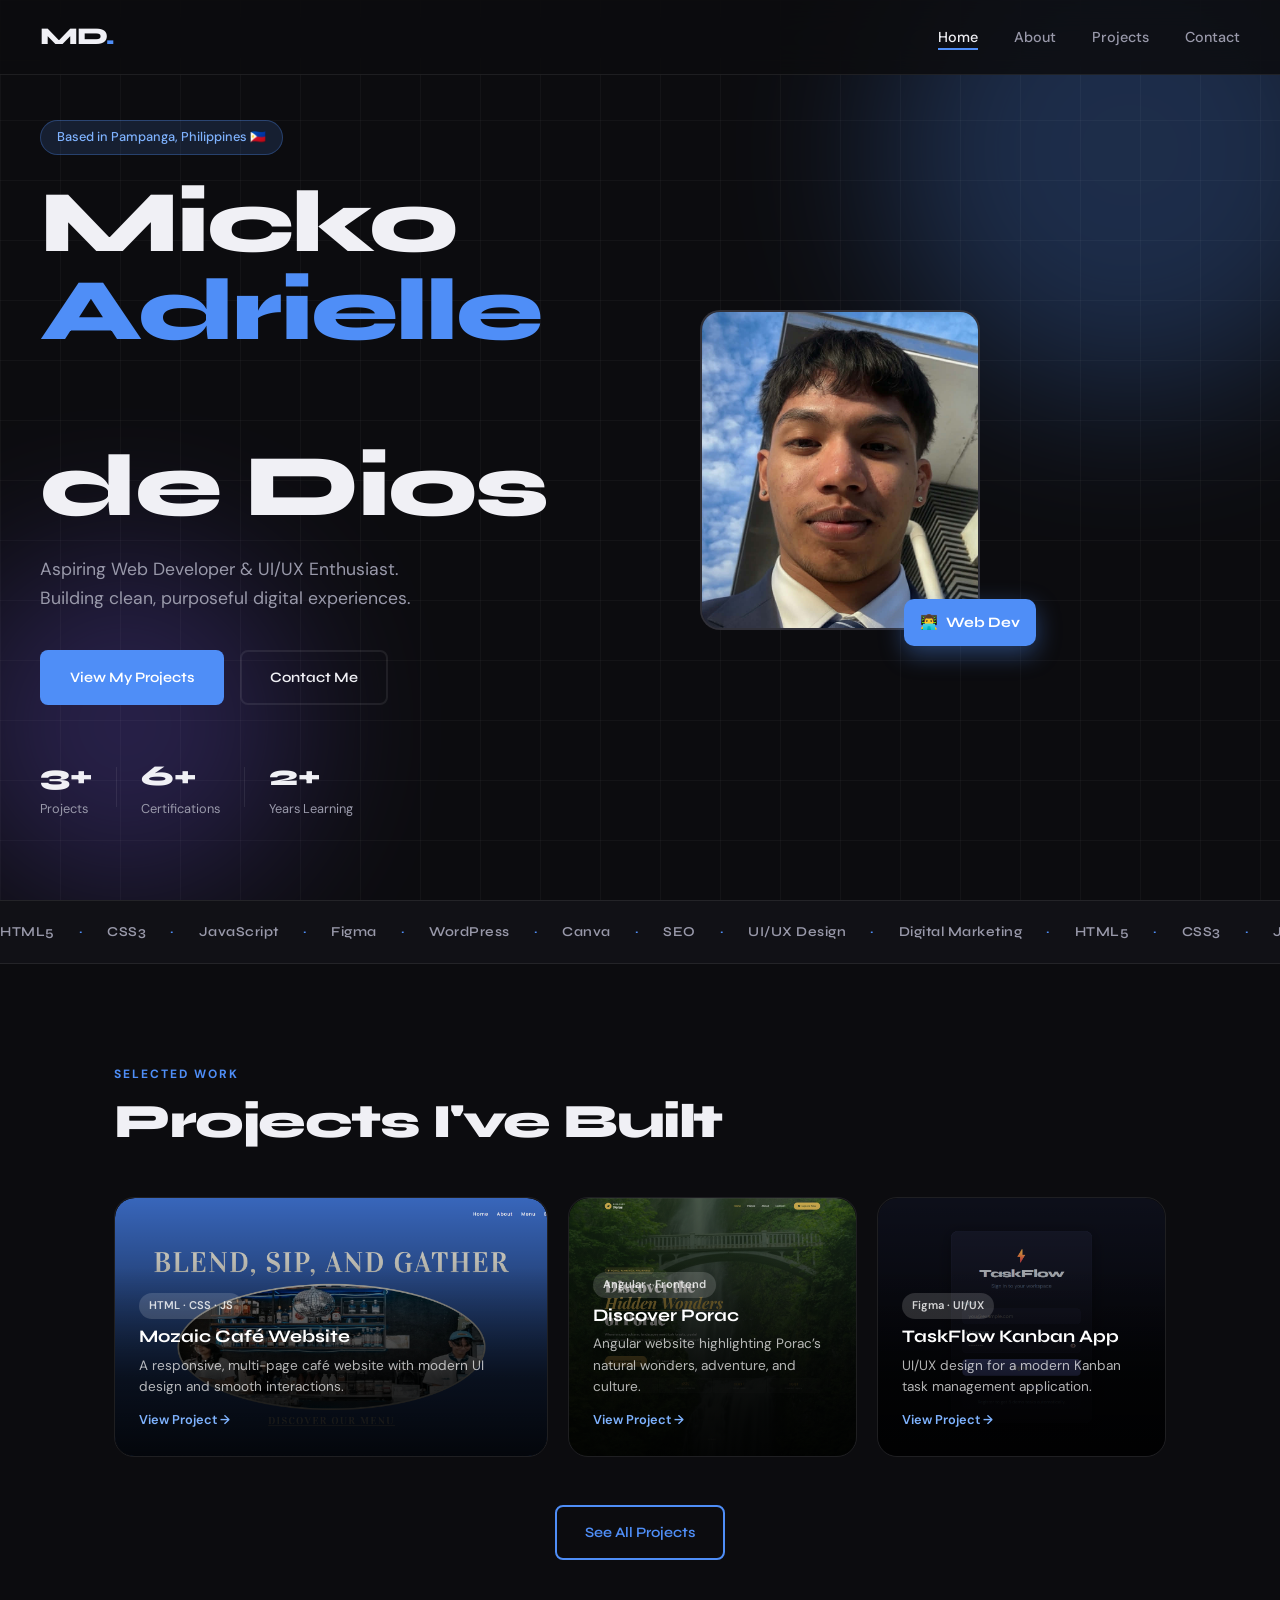
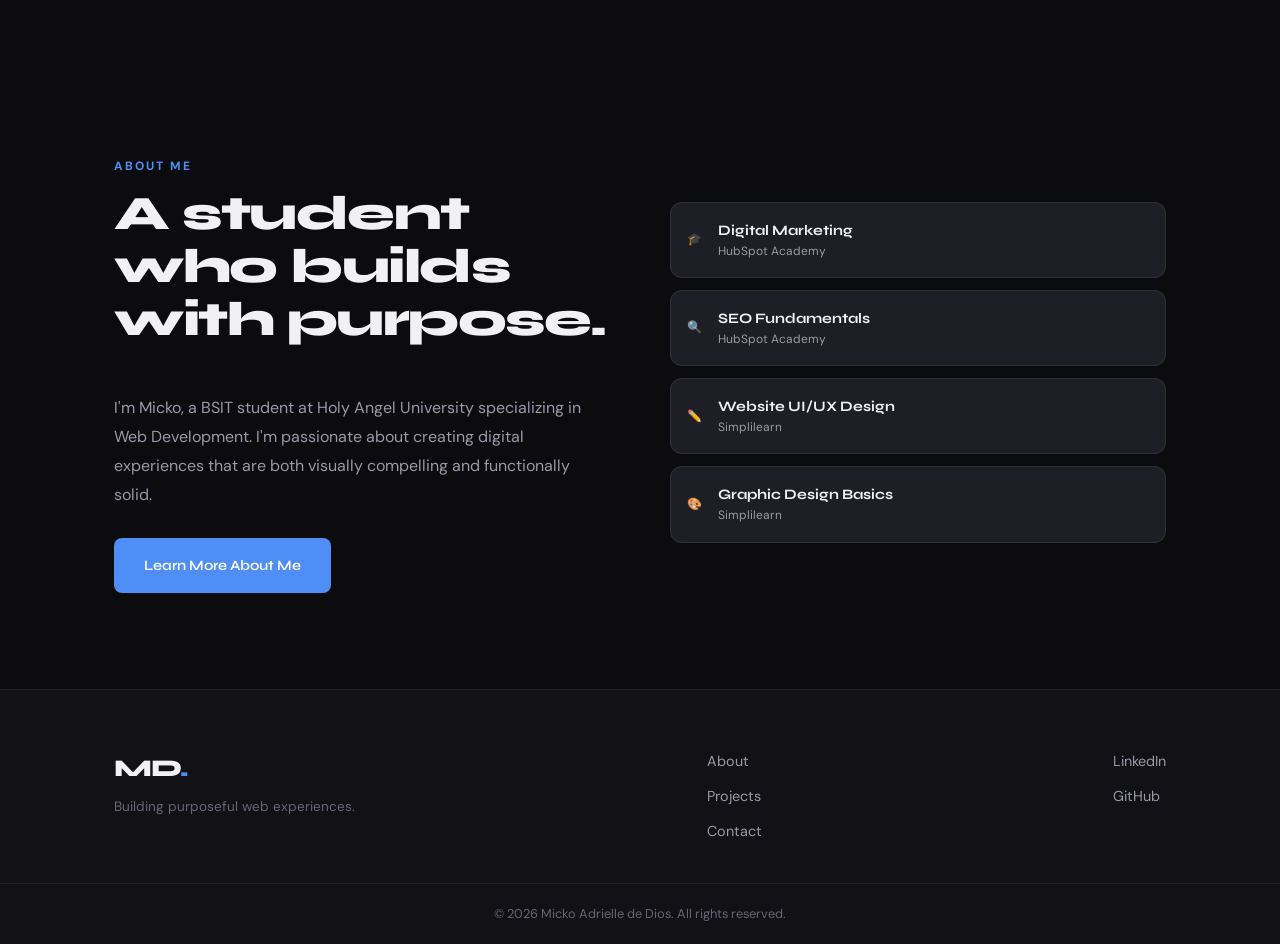
==== commit 4cd1083f: "Initial commit of electronic portfolio" ====
--- a/index.html
+++ b/index.html
@@ -116,7 +116,21 @@
         </div>
       </a>
 
-      <!-- Project 2: TaskFlow -->
+      <!-- Project 2: Discover Porac -->
+<a href="projects.html#discover-porac" class="feat-card">
+  <div class="feat-card-bg">
+    <img src="img/discoverporac1.png" alt="Discover Porac Website Preview">
+    <div class="feat-card-overlay"></div>
+  </div>
+  <div class="feat-card-content">
+    <span class="feat-tag">Angular · Frontend</span>
+    <h3>Discover Porac</h3>
+    <p>Angular website highlighting Porac’s natural wonders, adventure, and culture.</p>
+    <span class="feat-link">View Project →</span>
+  </div>
+</a>
+
+      <!-- Project 3: MD Movies -->
       <a href="projects.html#taskflow" class="feat-card">
         <div class="feat-card-bg">
           <img src="img/taskflow.png" alt="TaskFlow App Preview">
@@ -126,20 +140,6 @@
           <span class="feat-tag">Figma · UI/UX</span>
           <h3>TaskFlow Kanban App</h3>
           <p>UI/UX design for a modern Kanban task management application.</p>
-          <span class="feat-link">View Project →</span>
-        </div>
-      </a>
-
-      <!-- Project 3: MD Movies -->
-      <a href="projects.html#mdmovies" class="feat-card">
-        <div class="feat-card-bg">
-          <img src="img/mdmovies.png" alt="MD Movies UI/UX Concept Preview">
-          <div class="feat-card-overlay"></div>
-        </div>
-        <div class="feat-card-content">
-          <span class="feat-tag">UI/UX · Figma</span>
-          <h3>MD Movies UI/UX Concept</h3>
-          <p>Sleek UI/UX concept for a free movies platform.</p>
           <span class="feat-link">View Project →</span>
         </div>
       </a>
